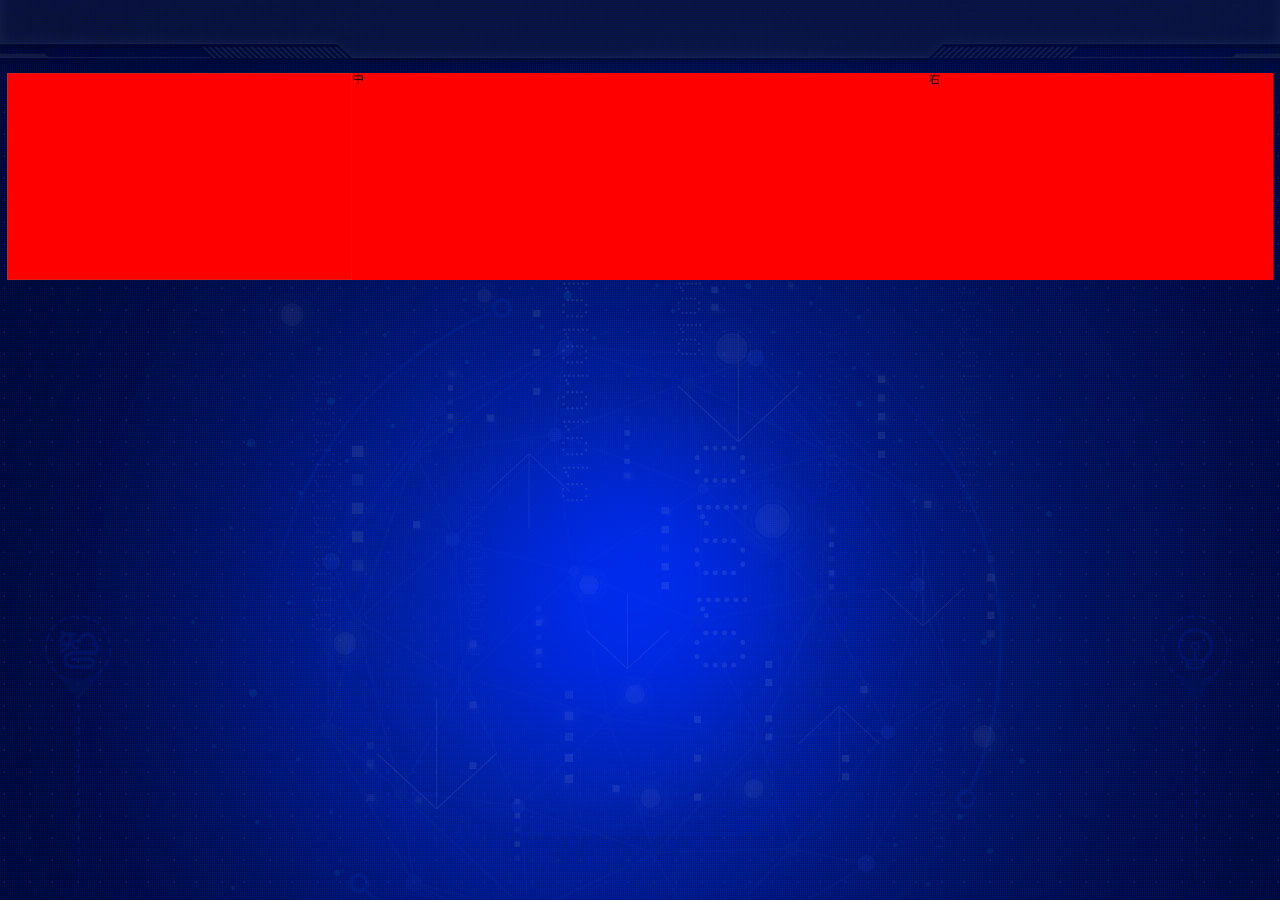
==== index.html @ b9fcd124 "." ====
<!DOCTYPE html>
<html lang="en">
<head>
    <meta charset="UTF-8">
    <meta name="viewport" content="width=device-width, initial-scale=1.0">
    <title>Document</title>
    <link rel="stylesheet" href="css/index.css">
</head>
<body>
    <!-- 头部 -->
    <header>
        <!-- <h1>数据可视化-Echarts</h1> -->
        <div class="showTime"></div>
        <script>
            var t = null 
            t = setTimeout(time, 1000); //开始运行
            function time() {
                clearTimeout(t) // 清除定时器
                dt = new Date()
                var y = dt.getFullYear()
                var mt = dt.getMonth() + 1
                var day = dt.getDate()
                var h = dt.getHours()
                var m = dt.getMinutes()
                var s = dt.getSeconds()
                console.log( "当前时间：" + y + "年" + 
                mt + "月" + day + "日"+ h + "时" + m + "分" + s + "秒", 'time+++')
                document.querySelector(".showTime").innerHTML = "当前时间：" + y + "年" + 
                mt + "月" + day + "日"+ h + "时" + m + "分" + s + "秒"
                t = setTimeout(time, 1000); //开始运行
            }
        </script>
    </header>
    <!-- 页面主体 -->
    <section class="mainbox">
        <div class="column">
            <div class="panel"></div>
        </div>
        <div class="column">中</div>
        <div class="column">右</div>
    </section>
    <script src="js/flexible.js"></script>
</body>
</html>
---- css/index.css ----
* {
  margin: 0;
  padding: 0;
  box-sizing: border-box;
}
.box {
  width: 1rem;
  height: 1rem;
  background-color: #ddd;
}
body {
  background: url(../images/bg.jpg) no-repeat top center;
  /* 是否及如何重复背景图像  定位区域 位置 */
  line-height: 1.15;
}
header {
  position: relative;
  height: 1.25rem;
  background: url(../images/head_bg.png) no-repeat;
  background-size: 100% 100%;
}
header h1 {
  font-size: 0.475rem;
  color: #fff;
  text-align: center;
  line-height: 1rem;
}
header .showTime {
  position: absolute;
  right: 0.375rem;
  top: 0;
  line-height: 0.9375rem;
  color: rgba(255, 255, 255, 0.7);
  font-size: 0.25rem;
}
.mainbox {
  display: flex;
  min-width: 1024px;
  max-width: 1902px;
  margin: 0 auto;
  padding: 0.125rem 0.125rem 0;
}
.mainbox .column {
  flex: 3;
  background-color: red;
}
.mainbox .column:nth-child(2) {
  flex: 5;
}
.mainbox .panel {
  height: 3.875rem;
  border: 1px solid rgba(25, 186, 139, 0.17);
}
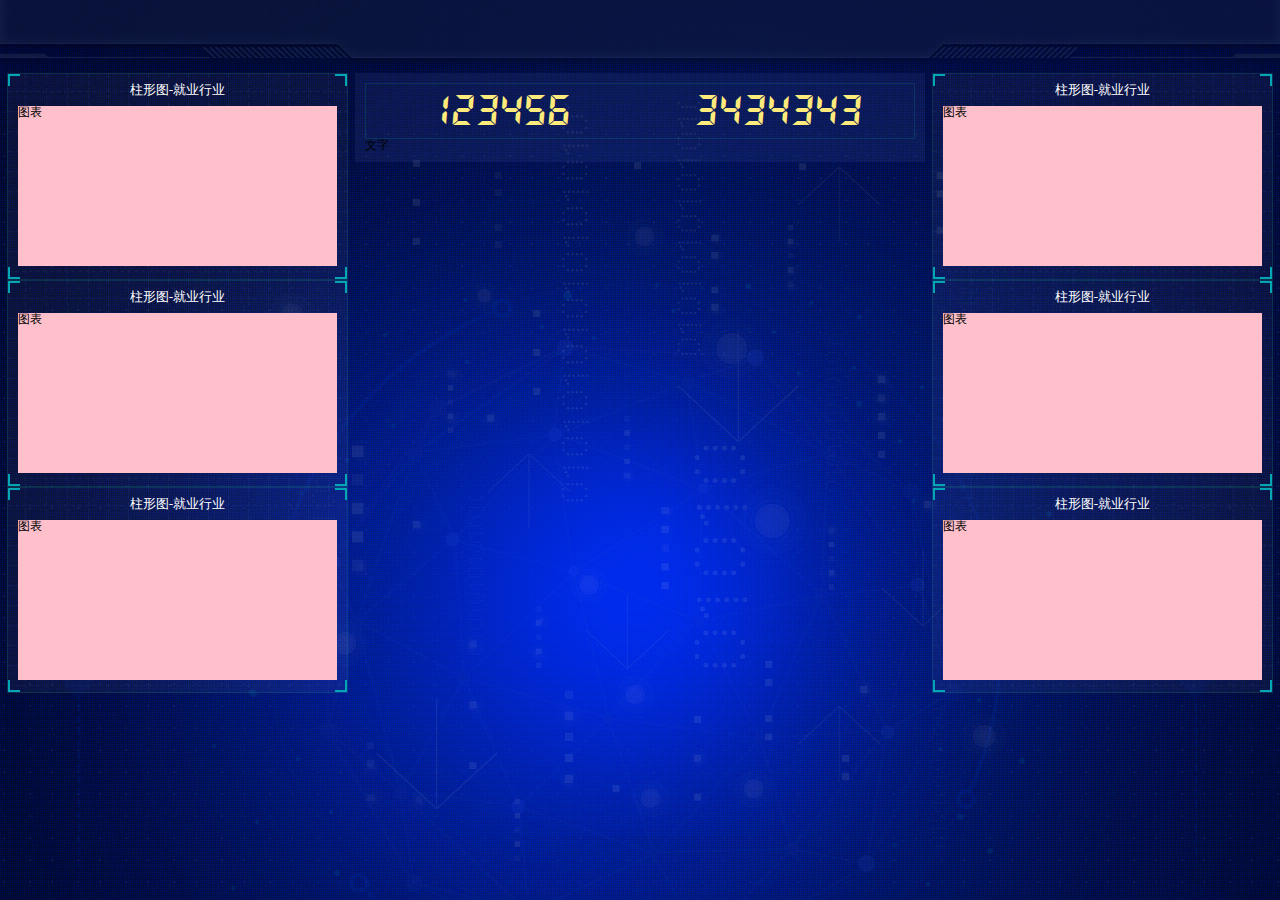
==== commit 3f1f26d3: "Digital module layout" ====
--- a/index.html
+++ b/index.html
@@ -34,10 +34,51 @@
     <!-- 页面主体 -->
     <section class="mainbox">
         <div class="column">
-            <div class="panel"></div>
+            <div class="panel bar">
+                <h2>柱形图-就业行业</h2>
+                <div class="chart">图表</div>
+                <div class="panel-footer"></div>
+            </div>
+            <div class="panel line">
+                <h2>柱形图-就业行业</h2>
+                <div class="chart">图表</div>
+                <div class="panel-footer"></div>
+            </div>
+            <div class="panel pie">
+                <h2>柱形图-就业行业</h2>
+                <div class="chart">图表</div>
+                <div class="panel-footer"></div>
+            </div>
         </div>
-        <div class="column">中</div>
-        <div class="column">右</div>
+        <div class="column">
+            <!-- no模块 -->
+            <div class="no">
+                <div class="no-hd">
+                    <ul>
+                        <li>123456</li>
+                        <li>3434343</li>
+                    </ul>
+                </div>
+                <div class="no-bd">文字</div>
+            </div>
+        </div>
+        <div class="column">
+            <div class="panel bar">
+                <h2>柱形图-就业行业</h2>
+                <div class="chart">图表</div>
+                <div class="panel-footer"></div>
+            </div>
+            <div class="panel line">
+                <h2>柱形图-就业行业</h2>
+                <div class="chart">图表</div>
+                <div class="panel-footer"></div>
+            </div>
+            <div class="panel pie">
+                <h2>柱形图-就业行业</h2>
+                <div class="chart">图表</div>
+                <div class="panel-footer"></div>
+            </div>
+        </div>
     </section>
     <script src="js/flexible.js"></script>
 </body>
--- a/css/index.css
+++ b/css/index.css
@@ -7,6 +7,13 @@
   width: 1rem;
   height: 1rem;
   background-color: #ddd;
+}
+li {
+  list-style: none;
+}
+@font-face {
+  font-family: "electronicFont";
+  src: url(../font/DS-DIGIT.TTF);
 }
 body {
   background: url(../images/bg.jpg) no-repeat top center;
@@ -36,18 +43,97 @@
 .mainbox {
   display: flex;
   min-width: 1024px;
-  max-width: 1902px;
+  max-width: 1920px;
   margin: 0 auto;
   padding: 0.125rem 0.125rem 0;
 }
 .mainbox .column {
   flex: 3;
-  background-color: red;
 }
 .mainbox .column:nth-child(2) {
   flex: 5;
+  margin: 0 0.125rem 0.1875rem;
 }
 .mainbox .panel {
+  position: relative;
   height: 3.875rem;
+  padding: 0 0.1875rem 0.5rem;
+  border: 1px solid rgba(25, 186, 139, 0.17);
+  background: url(../images/line\(1\).png) rgba(255, 255, 255, 0.04);
+}
+.mainbox .panel::before {
+  position: absolute;
+  top: 0;
+  left: 0;
+  width: 10px;
+  height: 10px;
+  border-left: 2px solid #02a6b5;
+  border-top: 2px solid #02a6b5;
+  content: "";
+}
+.mainbox .panel::after {
+  position: absolute;
+  top: 0;
+  right: 0;
+  width: 10px;
+  height: 10px;
+  border-right: 2px solid #02a6b5;
+  border-top: 2px solid #02a6b5;
+  content: "";
+}
+.mainbox .panel .panel-footer {
+  position: absolute;
+  bottom: 0;
+  left: 0;
+  width: 100%;
+}
+.mainbox .panel .panel-footer::before {
+  position: absolute;
+  bottom: 0;
+  left: 0;
+  width: 10px;
+  height: 10px;
+  border-left: 2px solid #02a6b5;
+  border-bottom: 2px solid #02a6b5;
+  content: "";
+}
+.mainbox .panel .panel-footer::after {
+  position: absolute;
+  bottom: 0;
+  right: 0;
+  width: 10px;
+  height: 10px;
+  border-right: 2px solid #02a6b5;
+  border-bottom: 2px solid #02a6b5;
+  content: "";
+}
+.mainbox .panel h2 {
+  height: 0.6rem;
+  color: #fff;
+  line-height: 0.6rem;
+  text-align: center;
+  font-size: 0.25rem;
+  font-weight: 400;
+}
+.mainbox .panel .chart {
+  height: 3rem;
+  background-color: pink;
+}
+.no {
+  background: rgba(101, 132, 226, 0.1);
+  padding: 0.1875rem;
+}
+.no .no-hd {
   border: 1px solid rgba(25, 186, 139, 0.17);
 }
+.no .no-hd ul {
+  display: flex;
+}
+.no .no-hd ul li {
+  flex: 1;
+  line-height: 1rem;
+  font-size: 0.875rem;
+  color: #ffeb7b;
+  text-align: center;
+  font-family: "electronicFont";
+}
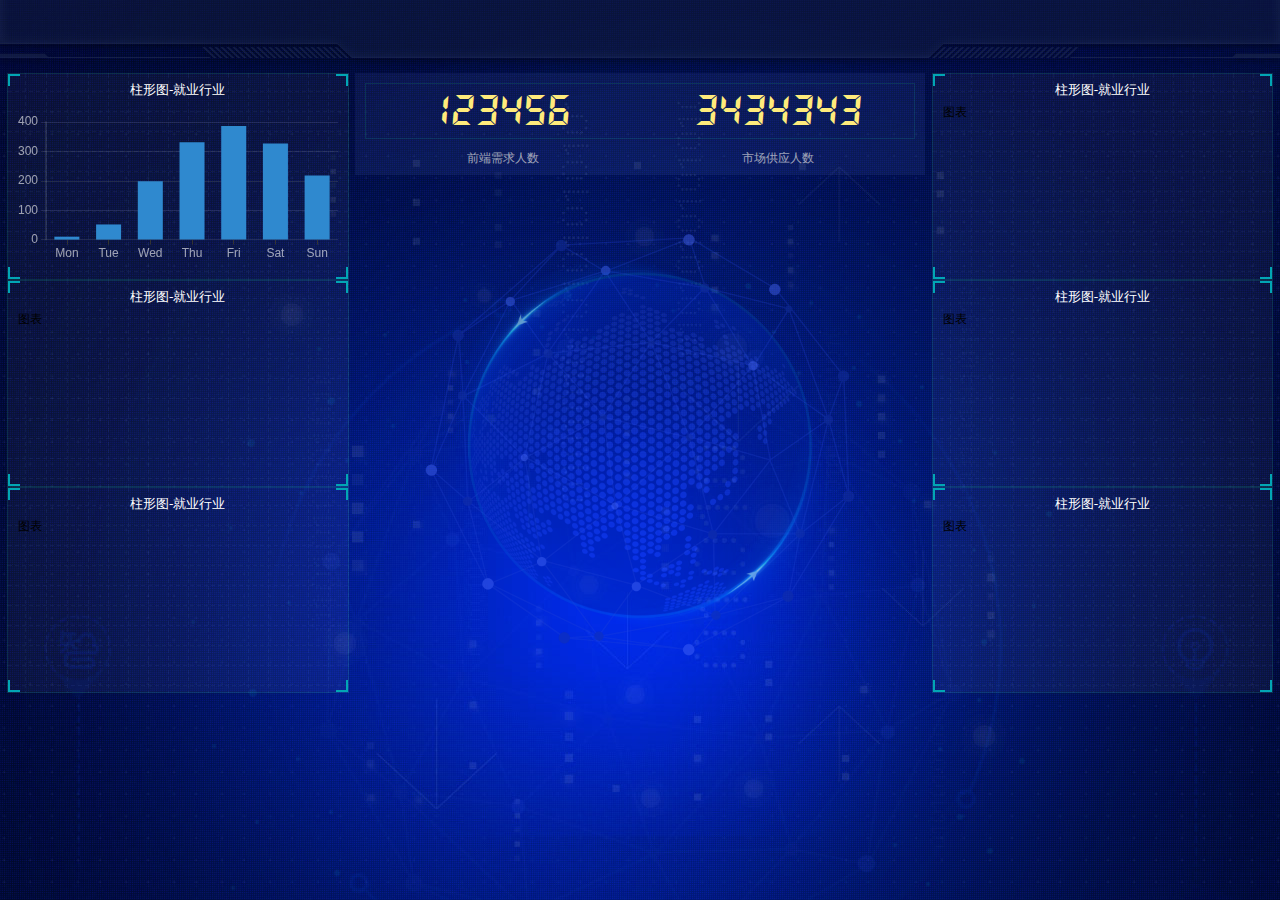
==== commit 8f256721: "P21_21-定制柱状图bar" ====
--- a/index.html
+++ b/index.html
@@ -36,7 +36,7 @@
         <div class="column">
             <div class="panel bar">
                 <h2>柱形图-就业行业</h2>
-                <div class="chart">图表</div>
+                <div class="chart"></div>
                 <div class="panel-footer"></div>
             </div>
             <div class="panel line">
@@ -59,7 +59,19 @@
                         <li>3434343</li>
                     </ul>
                 </div>
-                <div class="no-bd">文字</div>
+                <div class="no-bd">
+                    <ul>
+                        <li>前端需求人数</li>
+                        <li>市场供应人数</li>
+                    </ul>
+                </div>
+            </div>
+            <!-- 地图模块 -->
+            <div class="map">
+                <div class="map1"></div>
+                <div class="map2"></div>
+                <div class="map3"></div>
+                <div class="chart"></div>
             </div>
         </div>
         <div class="column">
@@ -81,5 +93,7 @@
         </div>
     </section>
     <script src="js/flexible.js"></script>
+    <script src="./js/echarts.min.js"></script>
+    <script src="./js/index.js"></script>
 </body>
 </html>--- a/css/index.css
+++ b/css/index.css
@@ -117,7 +117,6 @@
 }
 .mainbox .panel .chart {
   height: 3rem;
-  background-color: pink;
 }
 .no {
   background: rgba(101, 132, 226, 0.1);
@@ -137,3 +136,77 @@
   text-align: center;
   font-family: "electronicFont";
 }
+.no .no-bd ul {
+  display: flex;
+}
+.no .no-bd ul li {
+  flex: 1;
+  text-align: center;
+  color: rgba(225, 225, 225, 0.7);
+  font-size: 0.225rem;
+  height: 0.5rem;
+  line-height: 0.5rem;
+  padding-top: 0.125rem;
+}
+.map {
+  position: relative;
+  height: 10.125rem;
+}
+.map .map1 {
+  position: absolute;
+  width: 6.475rem;
+  height: 6.475rem;
+  top: 50%;
+  left: 50%;
+  transform: translate(-50%, -50%);
+  background: url(../images/map.png);
+  background-size: 100% 100%;
+  opacity: 0.3;
+}
+.map .map2 {
+  position: absolute;
+  top: 50%;
+  left: 50%;
+  transform: translate(-50%, -50%);
+  width: 8.0375rem;
+  height: 8.0375rem;
+  background: url(../images/lbx.png);
+  animation: rotate1 15s linear infinite;
+  background-size: 100% 100%;
+  opacity: 0.6;
+}
+.map .map3 {
+  position: absolute;
+  top: 50%;
+  left: 50%;
+  transform: translate(-50%, -50%);
+  width: 7.075rem;
+  height: 7.075rem;
+  background: url(../images/jt.png);
+  animation: rotate2 15s linear infinite;
+  background-size: 100% 100%;
+  opacity: 0.6;
+}
+.map .chart {
+  position: absolute;
+  top: 0;
+  left: 0;
+  width: 100%;
+  height: 10.125rem;
+}
+@keyframes rotate1 {
+  form {
+    transform: translate(-50%, -50%) rotate(0deg);
+  }
+  to {
+    transform: translate(-50%, -50%) rotate(360deg);
+  }
+}
+@keyframes rotate2 {
+  form {
+    transform: translate(-50%, -50%) rotate(0deg);
+  }
+  to {
+    transform: translate(-50%, -50%) rotate(-360deg);
+  }
+}
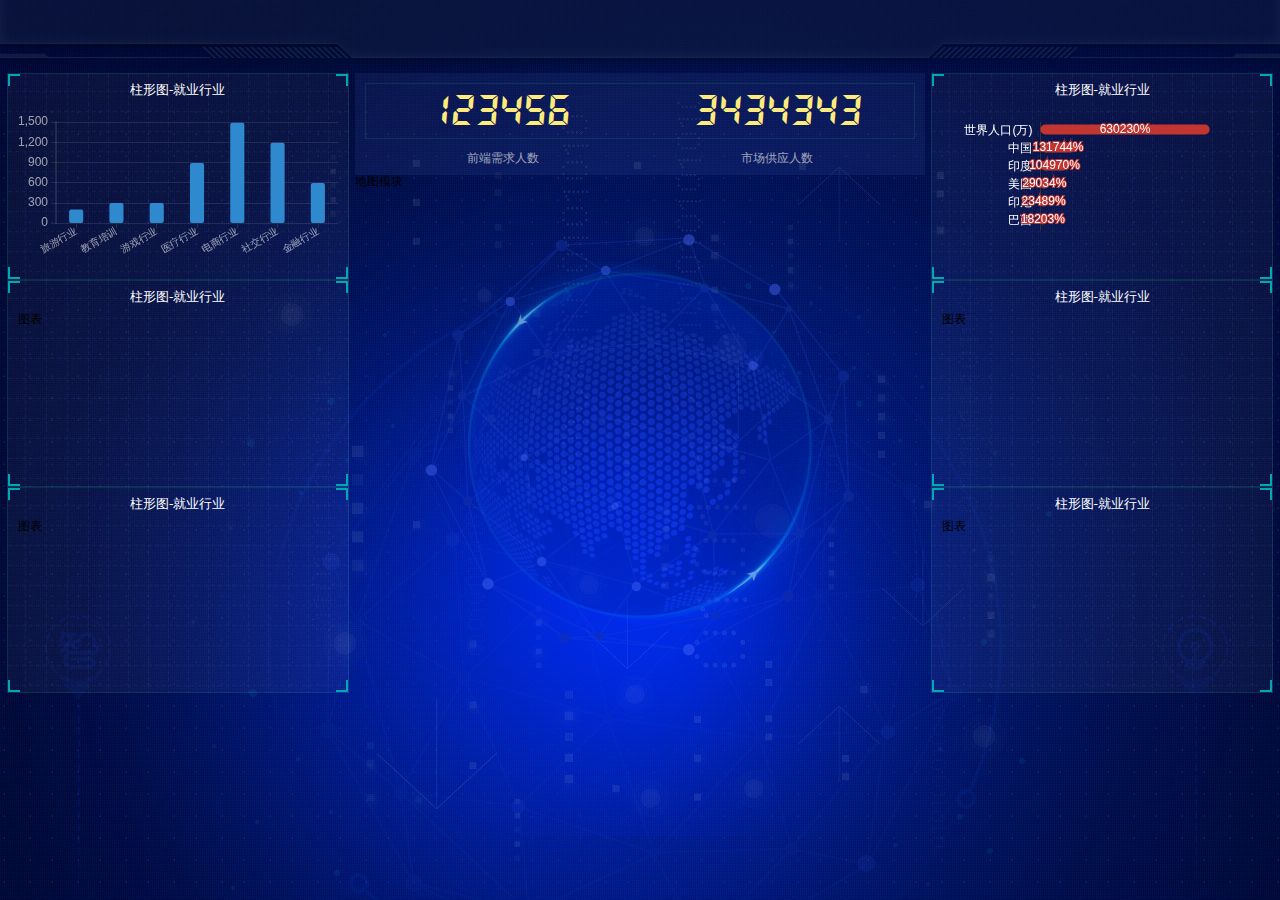
==== commit aa74e058: "29 柱子2" ====
--- a/index.html
+++ b/index.html
@@ -71,16 +71,16 @@
                 <div class="map1"></div>
                 <div class="map2"></div>
                 <div class="map3"></div>
-                <div class="chart"></div>
+                <div class="chart">地图模块</div>
             </div>
         </div>
         <div class="column">
-            <div class="panel bar">
+            <div class="panel bar2">
                 <h2>柱形图-就业行业</h2>
                 <div class="chart">图表</div>
                 <div class="panel-footer"></div>
             </div>
-            <div class="panel line">
+            <div class="panel bar">
                 <h2>柱形图-就业行业</h2>
                 <div class="chart">图表</div>
                 <div class="panel-footer"></div>
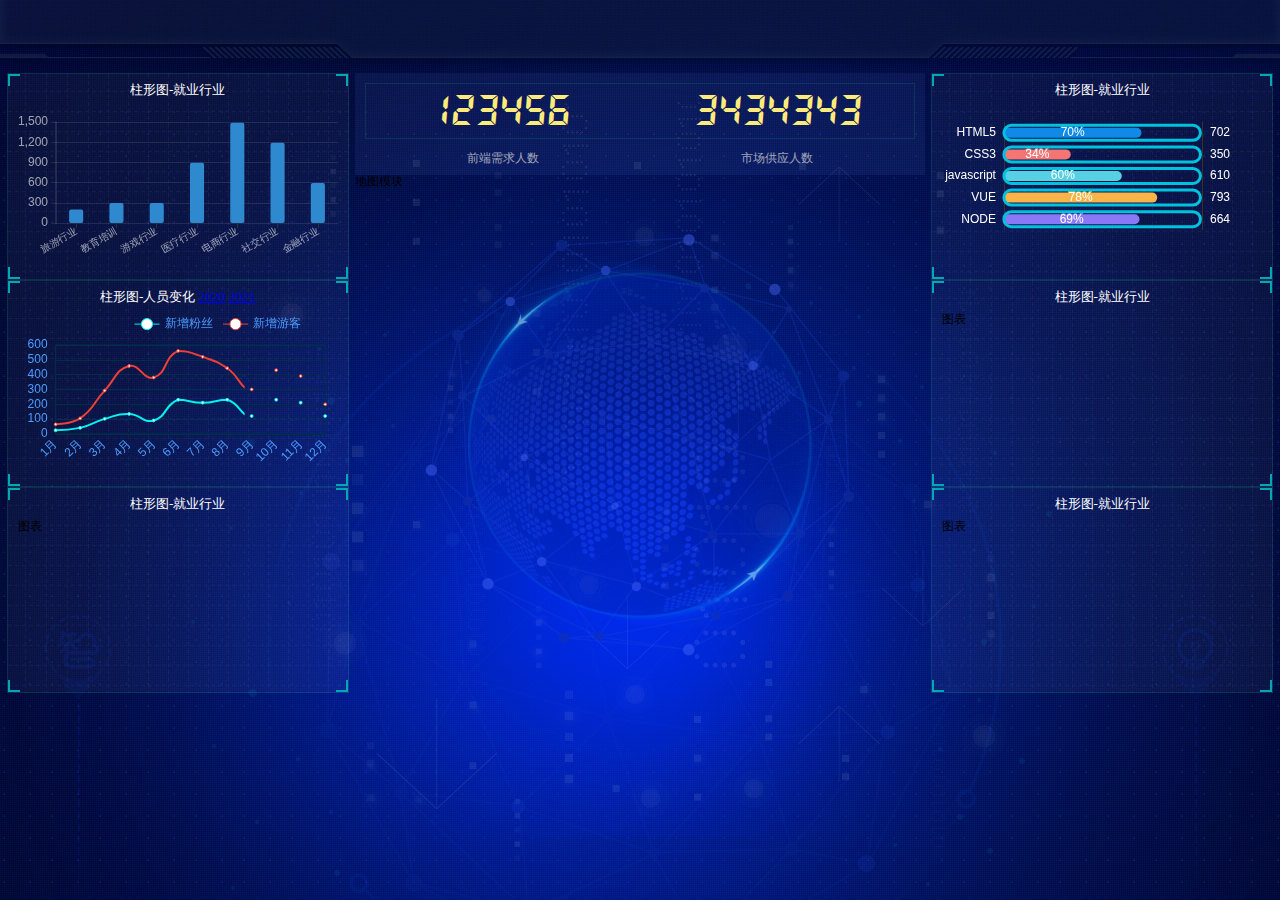
==== commit b78f28fa: "37 完成人员变化折线图" ====
--- a/index.html
+++ b/index.html
@@ -40,7 +40,10 @@
                 <div class="panel-footer"></div>
             </div>
             <div class="panel line">
-                <h2>柱形图-就业行业</h2>
+                <h2>柱形图-人员变化
+                    <a href="javascript:;">2020</a>
+                    <a href="javascript:;">2021</a>
+                </h2>
                 <div class="chart">图表</div>
                 <div class="panel-footer"></div>
             </div>
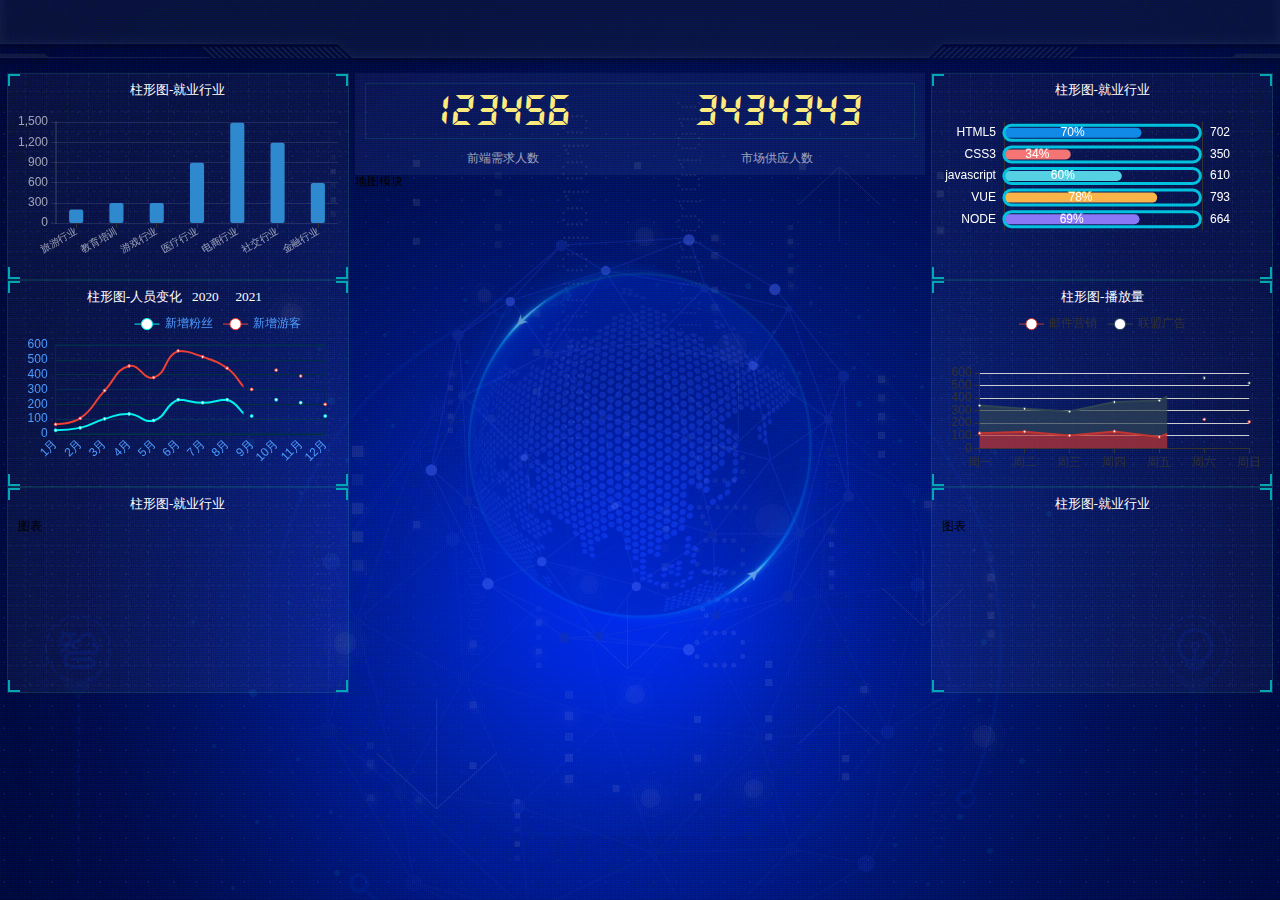
==== commit acf5db6c: "39  折线图2 引入到html页面中" ====
--- a/index.html
+++ b/index.html
@@ -83,8 +83,8 @@
                 <div class="chart">图表</div>
                 <div class="panel-footer"></div>
             </div>
-            <div class="panel bar">
-                <h2>柱形图-就业行业</h2>
+            <div class="panel line2">
+                <h2>柱形图-播放量</h2>
                 <div class="chart">图表</div>
                 <div class="panel-footer"></div>
             </div>
@@ -97,6 +97,7 @@
     </section>
     <script src="js/flexible.js"></script>
     <script src="./js/echarts.min.js"></script>
+    <script src="./js/jquery.js"></script>
     <script src="./js/index.js"></script>
 </body>
 </html>--- a/css/index.css
+++ b/css/index.css
@@ -59,7 +59,7 @@
   height: 3.875rem;
   padding: 0 0.1875rem 0.5rem;
   border: 1px solid rgba(25, 186, 139, 0.17);
-  background: url(../images/line\(1\).png) rgba(255, 255, 255, 0.04);
+  background: url(../images/line.png) rgba(255, 255, 255, 0.04);
 }
 .mainbox .panel::before {
   position: absolute;
@@ -114,6 +114,11 @@
   text-align: center;
   font-size: 0.25rem;
   font-weight: 400;
+}
+.mainbox .panel h2 a {
+  color: #fff;
+  text-decoration: none;
+  margin: 0 0.125rem;
 }
 .mainbox .panel .chart {
   height: 3rem;
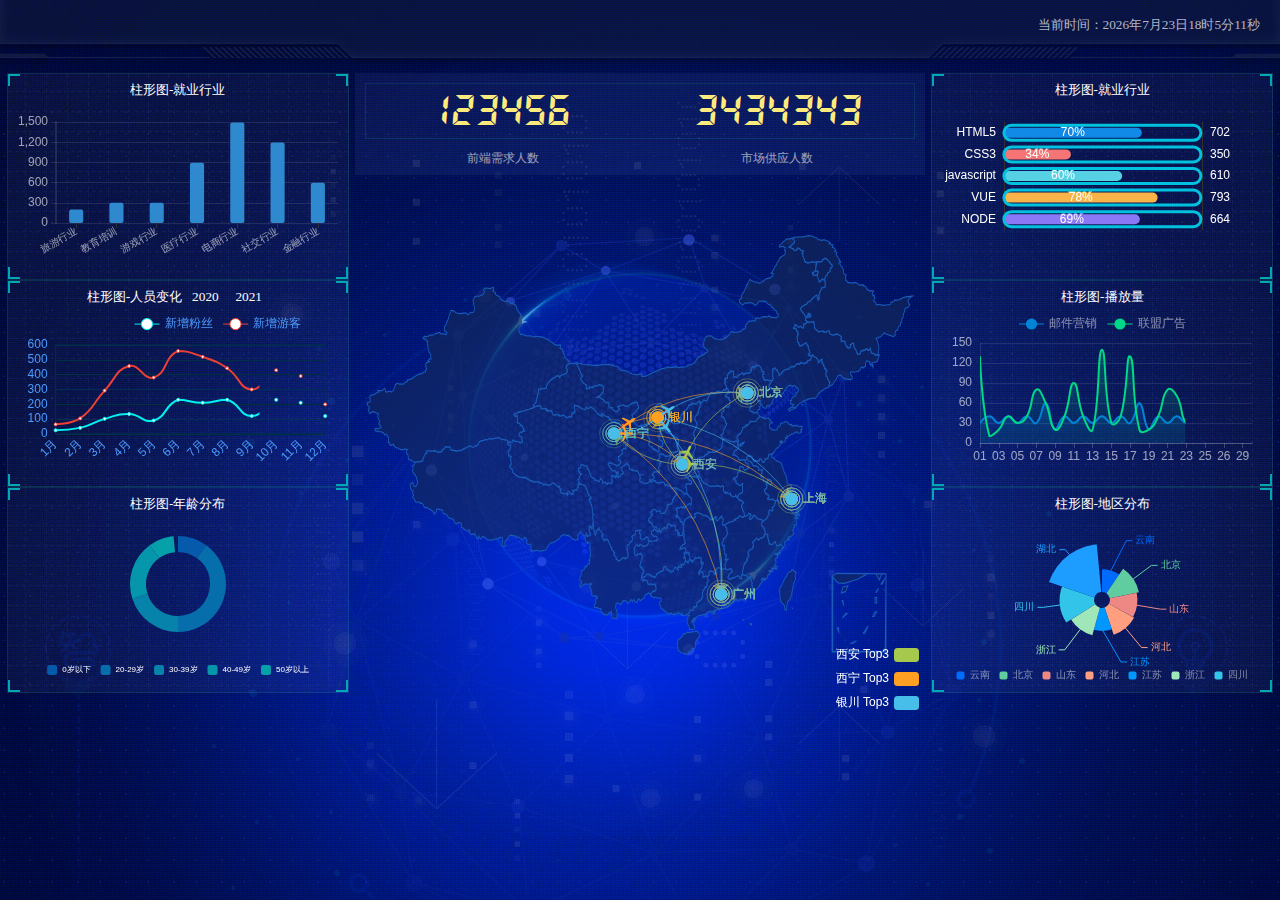
==== commit aae889b2: "v1.0 完成" ====
--- a/index.html
+++ b/index.html
@@ -48,7 +48,7 @@
                 <div class="panel-footer"></div>
             </div>
             <div class="panel pie">
-                <h2>柱形图-就业行业</h2>
+                <h2>柱形图-年龄分布</h2>
                 <div class="chart">图表</div>
                 <div class="panel-footer"></div>
             </div>
@@ -88,8 +88,8 @@
                 <div class="chart">图表</div>
                 <div class="panel-footer"></div>
             </div>
-            <div class="panel pie">
-                <h2>柱形图-就业行业</h2>
+            <div class="panel pie2">
+                <h2>柱形图-地区分布</h2>
                 <div class="chart">图表</div>
                 <div class="panel-footer"></div>
             </div>
@@ -98,6 +98,8 @@
     <script src="js/flexible.js"></script>
     <script src="./js/echarts.min.js"></script>
     <script src="./js/jquery.js"></script>
+    <!-- 中国地图需要，所以引入china.js -->
+    <script src="./js/china.js"></script>
     <script src="./js/index.js"></script>
 </body>
 </html>--- a/css/index.css
+++ b/css/index.css
@@ -53,6 +53,7 @@
 .mainbox .column:nth-child(2) {
   flex: 5;
   margin: 0 0.125rem 0.1875rem;
+  overflow: hidden;
 }
 .mainbox .panel {
   position: relative;
@@ -215,3 +216,14 @@
     transform: translate(-50%, -50%) rotate(-360deg);
   }
 }
+/* 约束屏幕尺寸 */
+@media screen and (max-width: 1024px) {
+  html {
+    font-size: 42px !important;
+  }
+}
+@media screen and (min-width: 1920px) {
+  html {
+    font-size: 80px !important;
+  }
+}
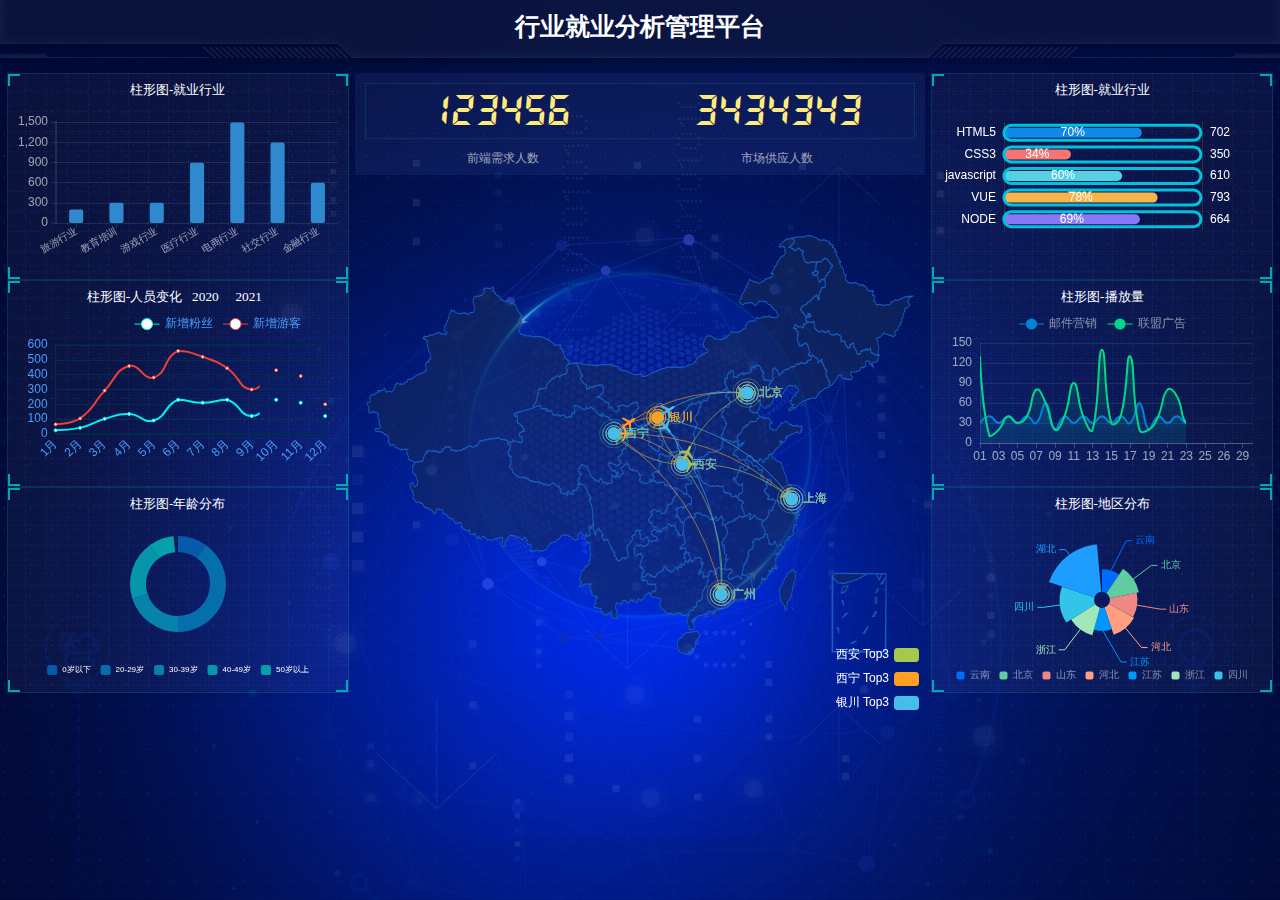
==== commit a033f436: "增加标题" ====
--- a/index.html
+++ b/index.html
@@ -1,18 +1,20 @@
 <!DOCTYPE html>
 <html lang="en">
+
 <head>
     <meta charset="UTF-8">
     <meta name="viewport" content="width=device-width, initial-scale=1.0">
     <title>Document</title>
     <link rel="stylesheet" href="css/index.css">
 </head>
+
 <body>
     <!-- 头部 -->
     <header>
-        <!-- <h1>数据可视化-Echarts</h1> -->
+        <h1>行业就业分析管理平台</h1>
         <div class="showTime"></div>
         <script>
-            var t = null 
+            var t = null
             t = setTimeout(time, 1000); //开始运行
             function time() {
                 clearTimeout(t) // 清除定时器
@@ -23,10 +25,10 @@
                 var h = dt.getHours()
                 var m = dt.getMinutes()
                 var s = dt.getSeconds()
-                console.log( "当前时间：" + y + "年" + 
-                mt + "月" + day + "日"+ h + "时" + m + "分" + s + "秒", 'time+++')
-                document.querySelector(".showTime").innerHTML = "当前时间：" + y + "年" + 
-                mt + "月" + day + "日"+ h + "时" + m + "分" + s + "秒"
+                console.log("当前时间：" + y + "年" +
+                    mt + "月" + day + "日" + h + "时" + m + "分" + s + "秒", 'time+++')
+                document.querySelector(".showTime").innerHTML = "当前时间：" + y + "年" +
+                    mt + "月" + day + "日" + h + "时" + m + "分" + s + "秒"
                 t = setTimeout(time, 1000); //开始运行
             }
         </script>
@@ -102,4 +104,5 @@
     <script src="./js/china.js"></script>
     <script src="./js/index.js"></script>
 </body>
+
 </html>